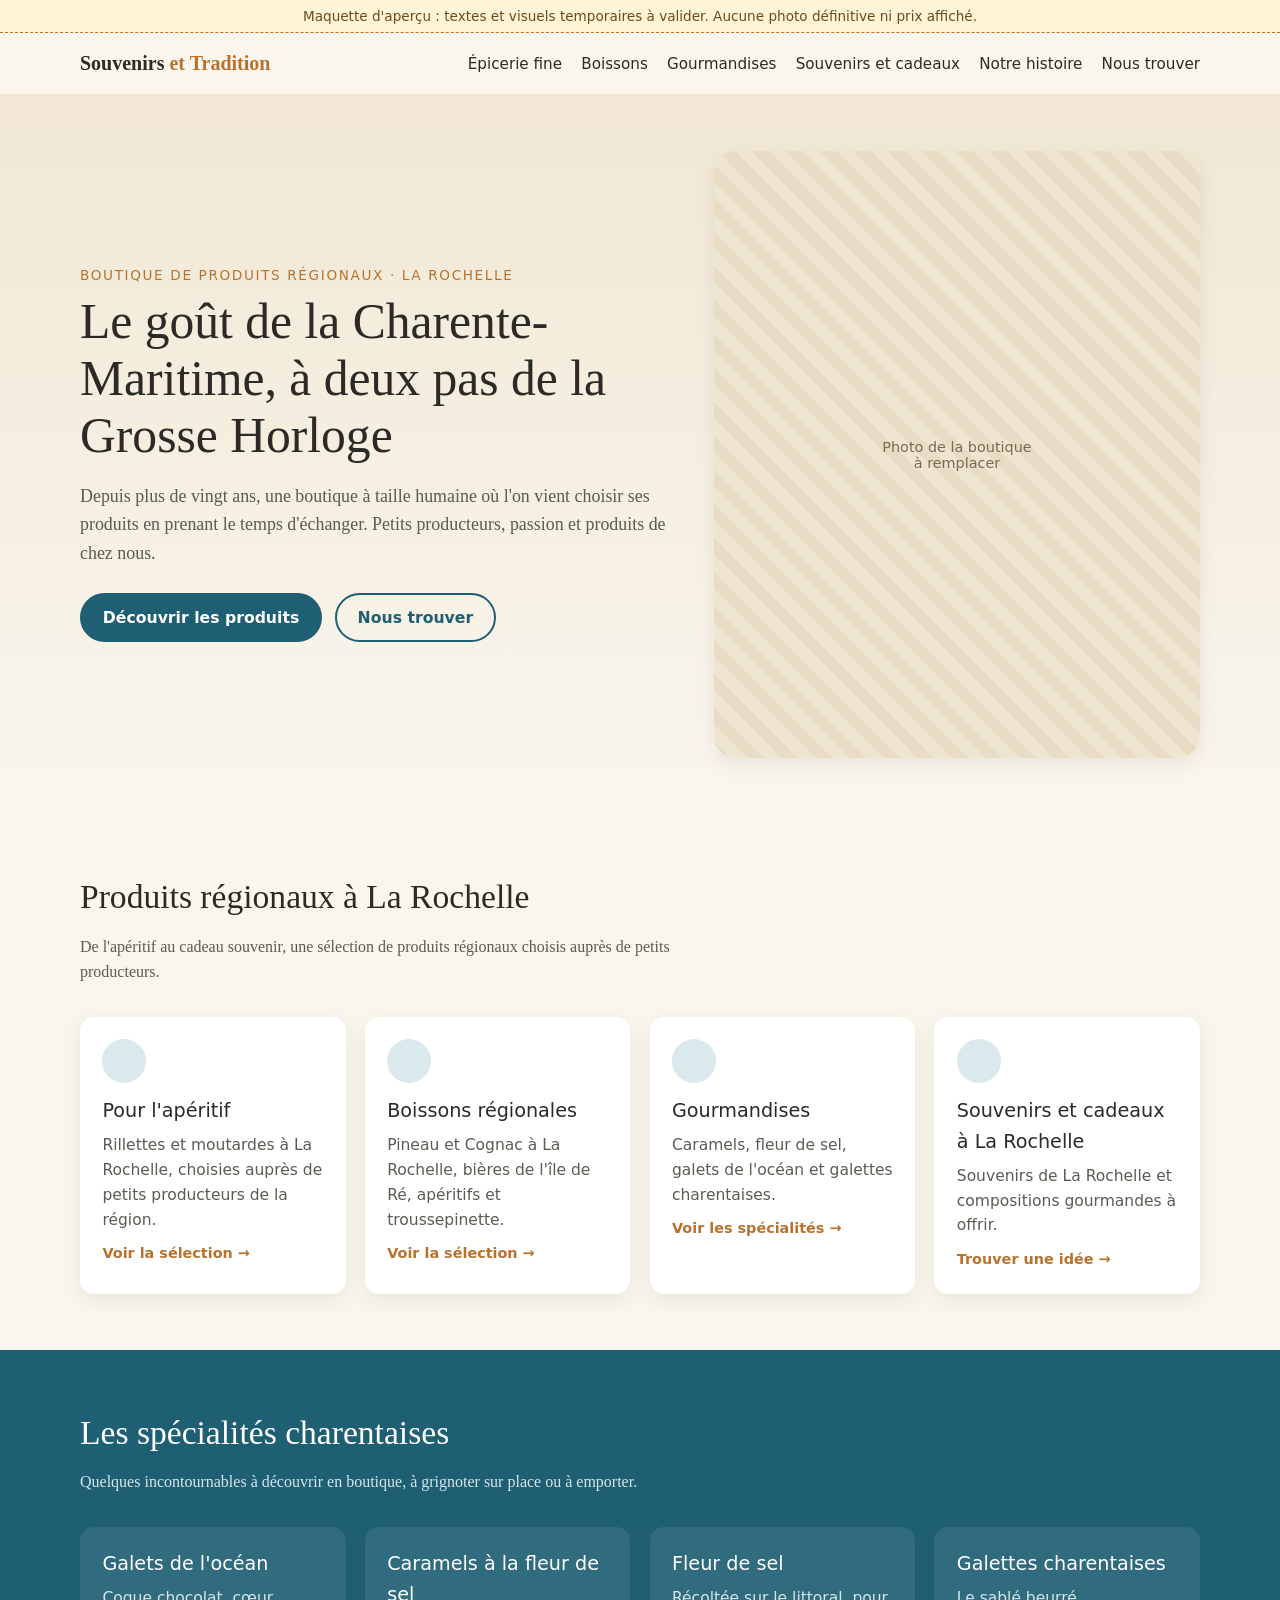
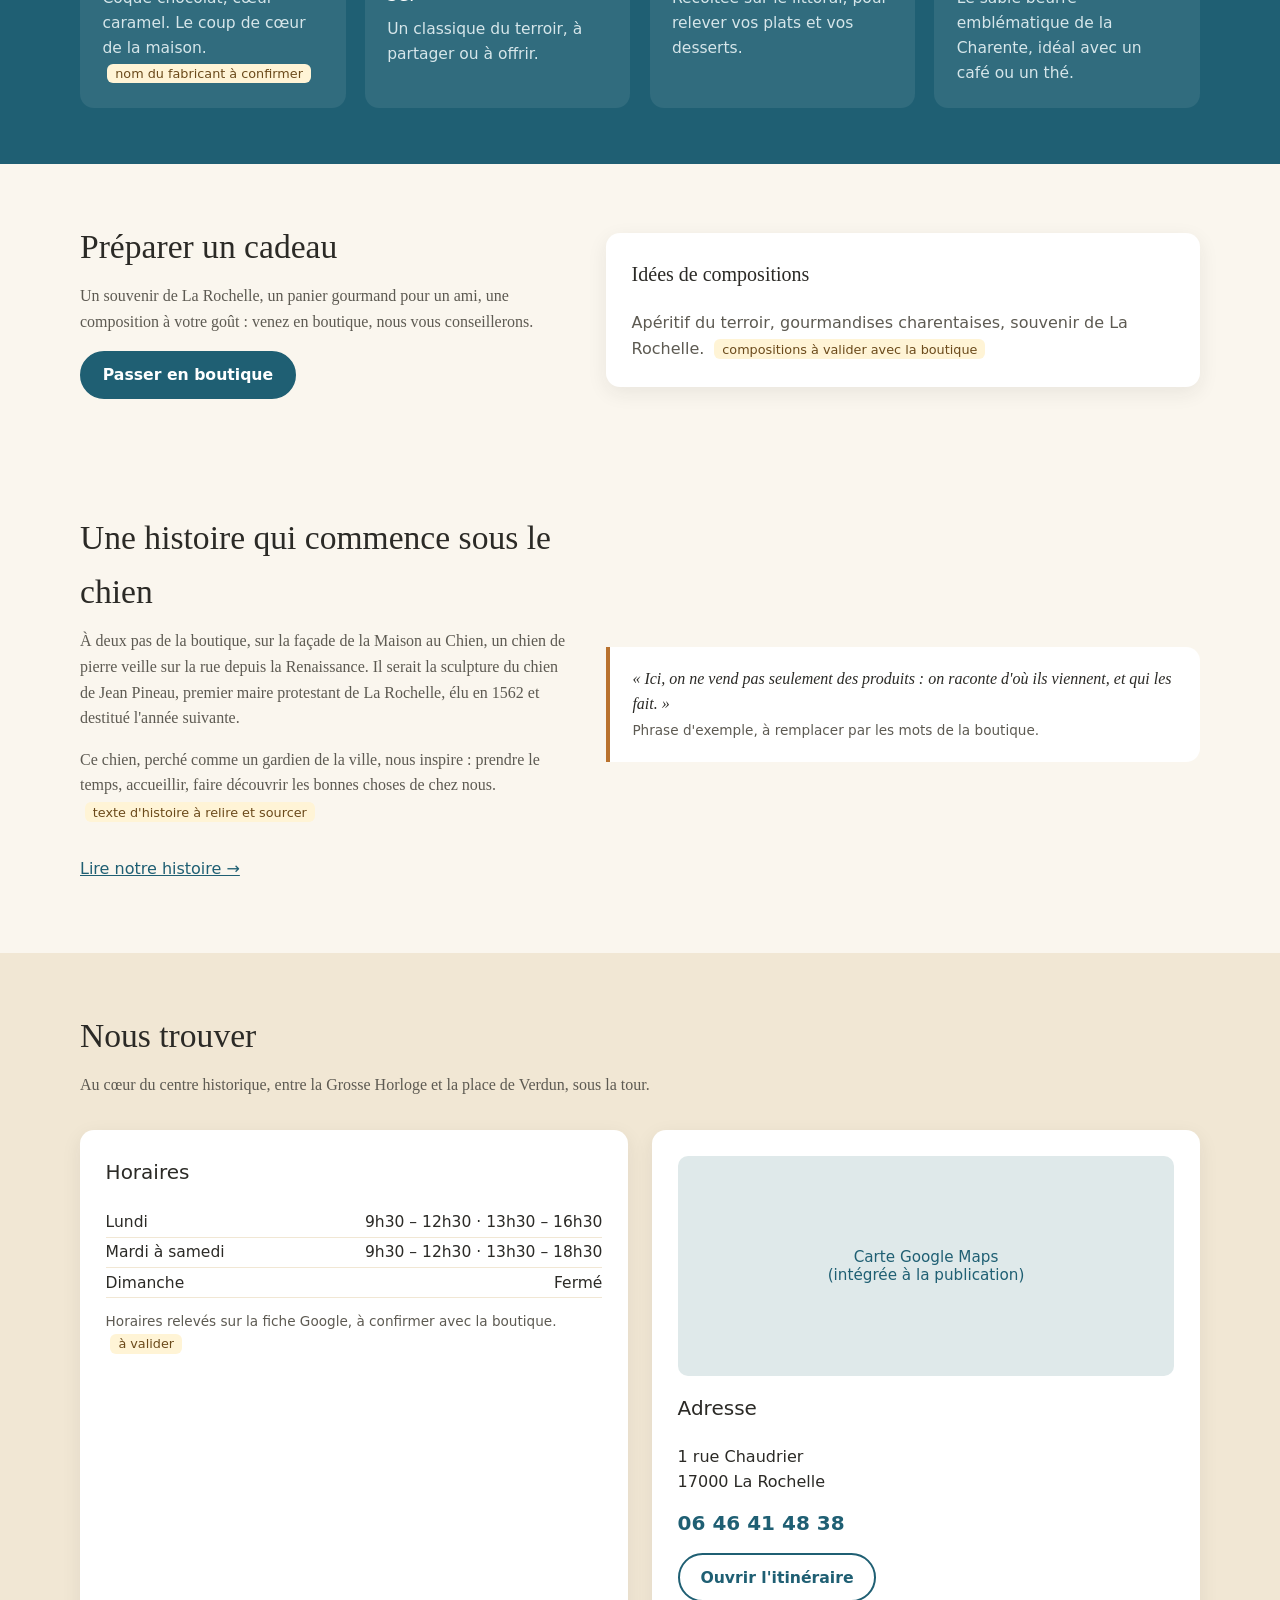
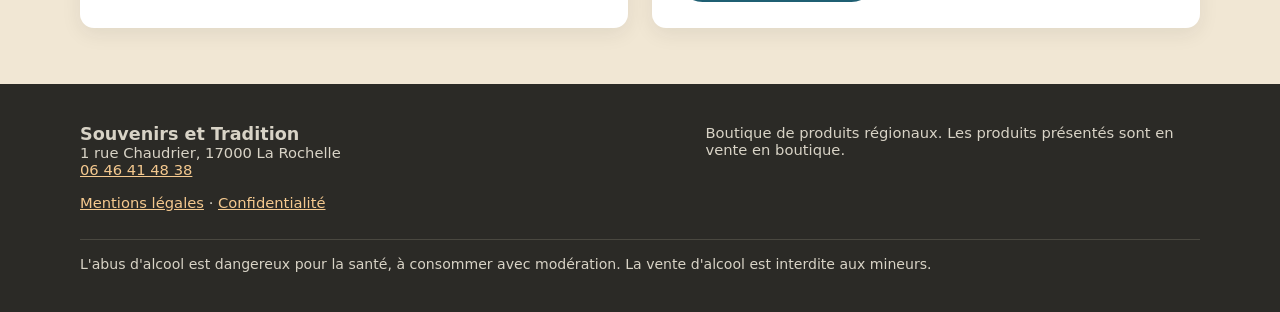
==== index.html @ 46fe7ea6 "Add files via upload Premiere version du site" ====
<!DOCTYPE html>
<html lang="fr">
<head>
<meta charset="UTF-8">
<meta name="viewport" content="width=device-width, initial-scale=1">
<title>Souvenirs et Tradition | Produits régionaux à La Rochelle</title>
<meta name="description" content="Boutique de produits régionaux au 1 rue Chaudrier à La Rochelle : caramels fleur de sel, galettes charentaises, Pineau, Cognac et bières de l'île de Ré. Petits producteurs locaux.">
<style>
  :root {
    --creme: #faf6ee;
    --sable: #f1e7d4;
    --encre: #2b2a26;
    --ocean: #1f5f73;
    --ocean-clair: #d9e9ec;
    --caramel: #b9722e;
    --texte-doux: #5d5a52;
    --blanc: #ffffff;
    --rayon: 14px;
    --ombre: 0 6px 20px rgba(43, 42, 38, 0.08);
  }
  * { box-sizing: border-box; }
  html { scroll-behavior: smooth; }
  body {
    margin: 0;
    font-family: Georgia, "Times New Roman", serif;
    color: var(--encre);
    background: var(--creme);
    line-height: 1.6;
  }
  img, svg { max-width: 100%; display: block; }
  a { color: var(--ocean); }
  a:focus-visible, button:focus-visible { outline: 3px solid var(--caramel); outline-offset: 3px; }
  .conteneur { width: min(1120px, 92%); margin: 0 auto; }
  .sans { font-family: system-ui, -apple-system, "Segoe UI", Roboto, Arial, sans-serif; }

  /* Bandeau de maquette */
  .bandeau-maquette {
    background: #fff4d6;
    border-bottom: 1px dashed var(--caramel);
    padding: 0.5rem 0;
    font: 0.85rem system-ui, sans-serif;
    text-align: center;
    color: #6b4a1b;
  }

  /* En-tête */
  header.site {
    position: sticky; top: 0; z-index: 10;
    background: rgba(250, 246, 238, 0.95);
    backdrop-filter: blur(6px);
    border-bottom: 1px solid var(--sable);
  }
  .entete { display: flex; align-items: center; justify-content: space-between; gap: 1rem; padding: 0.9rem 0; flex-wrap: wrap; }
  .logo { font-size: 1.25rem; font-weight: bold; text-decoration: none; color: var(--encre); }
  .logo span { color: var(--caramel); }
  nav ul { list-style: none; display: flex; gap: 1.2rem; margin: 0; padding: 0; flex-wrap: wrap; font: 0.95rem system-ui, sans-serif; }
  nav a { text-decoration: none; color: var(--encre); padding: 0.3rem 0; border-bottom: 2px solid transparent; }
  nav a:hover { border-bottom-color: var(--caramel); }

  /* Accueil */
  .accueil {
    background: linear-gradient(0deg, var(--creme), var(--sable));
    padding: 4.5rem 0 3.5rem;
  }
  .accueil-grille { display: grid; grid-template-columns: 1.1fr 0.9fr; gap: 2.5rem; align-items: center; }
  .kicker { font: 0.85rem system-ui, sans-serif; letter-spacing: 0.12em; text-transform: uppercase; color: var(--caramel); margin: 0 0 0.6rem; }
  h1 { font-size: clamp(2rem, 4.5vw, 3.1rem); line-height: 1.15; margin: 0 0 1rem; font-weight: normal; }
  .accueil p.intro { font-size: 1.12rem; color: var(--texte-doux); max-width: 34em; }
  .boutons { display: flex; gap: 0.8rem; flex-wrap: wrap; margin-top: 1.6rem; }
  .btn {
    display: inline-block; padding: 0.8rem 1.3rem; border-radius: 999px;
    font: 600 0.98rem system-ui, sans-serif; text-decoration: none; border: 2px solid var(--ocean);
  }
  .btn-plein { background: var(--ocean); color: var(--blanc); }
  .btn-contour { background: transparent; color: var(--ocean); }
  .visuel-placeholder {
    aspect-ratio: 4 / 5; border-radius: 22px;
    background: repeating-linear-gradient(45deg, #e8dcc4, #e8dcc4 12px, #efe6d2 12px, #efe6d2 24px);
    display: flex; align-items: center; justify-content: center; text-align: center;
    padding: 1.5rem; color: #7a6a4f; font: 0.9rem system-ui, sans-serif; box-shadow: var(--ombre);
  }

  /* Sections */
  section { padding: 3.5rem 0; }
  section h2 { font-size: clamp(1.6rem, 3vw, 2.1rem); font-weight: normal; margin: 0 0 0.6rem; }
  .chapeau { color: var(--texte-doux); max-width: 40em; margin: 0 0 2rem; }
  .cartes { display: grid; grid-template-columns: repeat(auto-fit, minmax(230px, 1fr)); gap: 1.2rem; }
  .carte {
    background: var(--blanc); border-radius: var(--rayon); padding: 1.4rem;
    box-shadow: var(--ombre); text-decoration: none; color: inherit; display: block;
  }
  .carte h3 { margin: 0 0 0.4rem; font-size: 1.2rem; font-weight: normal; }
  .carte p { margin: 0; color: var(--texte-doux); font-size: 0.97rem; }
  .carte .fleche { display: inline-block; margin-top: 0.8rem; font: 600 0.9rem system-ui, sans-serif; color: var(--caramel); }
  .pastille { width: 44px; height: 44px; border-radius: 50%; background: var(--ocean-clair); margin-bottom: 0.8rem; }

  .fond-ocean { background: var(--ocean); color: var(--blanc); }
  .fond-ocean .chapeau { color: #d6e6ea; }
  .fond-ocean .carte { background: rgba(255,255,255,0.08); color: var(--blanc); box-shadow: none; }
  .fond-ocean .carte p { color: #d6e6ea; }
  .fond-ocean .carte .fleche { color: #f5c98f; }

  /* Histoire */
  .histoire { display: grid; grid-template-columns: 0.9fr 1.1fr; gap: 2.5rem; align-items: center; }
  .histoire blockquote {
    margin: 0; padding: 1.2rem 1.4rem; border-left: 4px solid var(--caramel);
    background: var(--blanc); border-radius: 0 var(--rayon) var(--rayon) 0; font-style: italic;
  }
  .note-temp {
    display: inline-block; font: 0.8rem system-ui, sans-serif; background: #fff4d6; color: #6b4a1b;
    padding: 0.15rem 0.5rem; border-radius: 6px; margin-left: 0.3rem; vertical-align: middle;
  }

  /* Infos pratiques */
  .pratique { display: grid; grid-template-columns: 1fr 1fr; gap: 1.5rem; }
  .bloc { background: var(--blanc); border-radius: var(--rayon); padding: 1.6rem; box-shadow: var(--ombre); }
  .bloc h3 { margin-top: 0; font-weight: normal; font-size: 1.25rem; }
  .bloc table { border-collapse: collapse; width: 100%; font: 0.97rem system-ui, sans-serif; }
  .bloc td { padding: 0.35rem 0; border-bottom: 1px solid var(--sable); }
  .bloc td:last-child { text-align: right; white-space: nowrap; }
  .carte-placeholder {
    min-height: 220px; border-radius: 10px; background: #dfe9ea; display: flex; align-items: center;
    justify-content: center; text-align: center; color: var(--ocean); font: 0.95rem system-ui, sans-serif; padding: 1rem;
    margin-bottom: 1rem;
  }
  .appel { font: 1.25rem system-ui, sans-serif; text-decoration: none; font-weight: 600; }

  /* Pied de page */
  footer { background: var(--encre); color: #d8d3c6; padding: 2.5rem 0; font: 0.92rem system-ui, sans-serif; }
  footer a { color: #f5c98f; }
  .pied { display: grid; grid-template-columns: 1.2fr 1fr; gap: 2rem; }
  .prevention { border-top: 1px solid #4a4840; margin-top: 1.8rem; padding-top: 1rem; font-size: 0.88rem; }

  /* Responsive */
  @media (max-width: 860px) {
    .accueil-grille, .histoire, .pratique, .pied { grid-template-columns: 1fr; }
    .visuel-placeholder { aspect-ratio: 16 / 10; }
  }
  @media (prefers-reduced-motion: reduce) { html { scroll-behavior: auto; } }
</style>
<script type="application/ld+json">
{
  "@context": "https://schema.org",
  "@type": "GroceryStore",
  "name": "Souvenirs et Tradition",
  "description": "Boutique de produits régionaux à La Rochelle : rillettes, moutardes, Pineau, Cognac, bières de l'île de Ré, caramels et galettes charentaises. Petits producteurs locaux.",
  "address": {
    "@type": "PostalAddress",
    "streetAddress": "1 rue Chaudrier",
    "postalCode": "17000",
    "addressLocality": "La Rochelle",
    "addressCountry": "FR"
  },
  "geo": {
    "@type": "GeoCoordinates",
    "latitude": 46.1602895,
    "longitude": -1.1535353
  },
  "telephone": "+33646414838",
  "openingHoursSpecification": [
    {
      "@type": "OpeningHoursSpecification",
      "dayOfWeek": "Monday",
      "opens": "09:30",
      "closes": "16:30"
    },
    {
      "@type": "OpeningHoursSpecification",
      "dayOfWeek": ["Tuesday", "Wednesday", "Thursday", "Friday", "Saturday"],
      "opens": "09:30",
      "closes": "18:30"
    }
  ],
  "priceRange": "€€"
}
</script>
</head>
<body>

<div class="bandeau-maquette sans">Maquette d'aperçu : textes et visuels temporaires à valider. Aucune photo définitive ni prix affiché.</div>

<header class="site">
  <div class="conteneur entete">
    <a class="logo" href="#accueil">Souvenirs <span>et Tradition</span></a>
    <nav aria-label="Navigation principale">
      <ul>
        <li><a href="epicerie-fine.html">Épicerie fine</a></li><li><a href="boissons-regionales.html">Boissons</a></li><li><a href="gourmandises.html">Gourmandises</a></li>
        <li><a href="souvenirs-cadeaux.html">Souvenirs et cadeaux</a></li>
        <li><a href="notre-histoire.html">Notre histoire</a></li>
        <li><a href="nous-trouver.html">Nous trouver</a></li>
      </ul>
    </nav>
  </div>
</header>

<main>

  <!-- Accueil -->
  <section class="accueil" id="accueil" style="padding-top:3.5rem">
    <div class="conteneur accueil-grille">
      <div>
        <p class="kicker sans">Boutique de produits régionaux · La Rochelle</p>
        <h1>Le goût de la Charente-Maritime, à deux pas de la Grosse Horloge</h1>
        <p class="intro">Depuis plus de vingt ans, une boutique à taille humaine où l'on vient choisir ses produits en prenant le temps d'échanger. Petits producteurs, passion et produits de chez nous.</p>
        <div class="boutons sans">
          <a class="btn btn-plein" href="epicerie-fine.html">Découvrir les produits</a>
          <a class="btn btn-contour" href="nous-trouver.html">Nous trouver</a>
        </div>
      </div>
      <div class="visuel-placeholder" role="img" aria-label="Emplacement pour une photo de la boutique">
        Photo de la boutique<br>à remplacer
      </div>
    </div>
  </section>

  <!-- Catégories -->
  <section id="produits">
    <div class="conteneur">
      <h2>Produits régionaux à La Rochelle</h2>
      <p class="chapeau">De l'apéritif au cadeau souvenir, une sélection de produits régionaux choisis auprès de petits producteurs.</p>
      <div class="cartes sans">
        <a class="carte" href="epicerie-fine.html">
          <div class="pastille"></div>
          <h3>Pour l'apéritif</h3>
          <p>Rillettes et moutardes à La Rochelle, choisies auprès de petits producteurs de la région.</p>
          <span class="fleche">Voir la sélection →</span>
        </a>
        <a class="carte" href="epicerie-fine.html">
          <div class="pastille"></div>
          <h3>Boissons régionales</h3>
          <p>Pineau et Cognac à La Rochelle, bières de l'île de Ré, apéritifs et troussepinette.</p>
          <span class="fleche">Voir la sélection →</span>
        </a>
        <a class="carte" href="gourmandises.html">
          <div class="pastille"></div>
          <h3>Gourmandises</h3>
          <p>Caramels, fleur de sel, galets de l'océan et galettes charentaises.</p>
          <span class="fleche">Voir les spécialités →</span>
        </a>
        <a class="carte" href="souvenirs-cadeaux.html">
          <div class="pastille"></div>
          <h3>Souvenirs et cadeaux à La Rochelle</h3>
          <p>Souvenirs de La Rochelle et compositions gourmandes à offrir.</p>
          <span class="fleche">Trouver une idée →</span>
        </a>
      </div>
    </div>
  </section>

  <!-- Spécialités -->
  <section id="specialites" class="fond-ocean">
    <div class="conteneur">
      <h2>Les spécialités charentaises</h2>
      <p class="chapeau">Quelques incontournables à découvrir en boutique, à grignoter sur place ou à emporter.</p>
      <div class="cartes sans">
        <div class="carte">
          <h3>Galets de l'océan</h3>
          <p>Coque chocolat, cœur caramel. Le coup de cœur de la maison. <span class="note-temp">nom du fabricant à confirmer</span></p>
        </div>
        <div class="carte">
          <h3>Caramels à la fleur de sel</h3>
          <p>Un classique du terroir, à partager ou à offrir.</p>
        </div>
        <div class="carte">
          <h3>Fleur de sel</h3>
          <p>Récoltée sur le littoral, pour relever vos plats et vos desserts.</p>
        </div>
        <div class="carte">
          <h3>Galettes charentaises</h3>
          <p>Le sablé beurré emblématique de la Charente, idéal avec un café ou un thé.</p>
        </div>
      </div>
    </div>
  </section>

  <!-- Paniers -->
  <section id="paniers">
    <div class="conteneur">
      <div class="histoire">
        <div>
          <h2>Préparer un cadeau</h2>
          <p class="chapeau" style="margin-bottom:1rem">Un souvenir de La Rochelle, un panier gourmand pour un ami, une composition à votre goût : venez en boutique, nous vous conseillerons.</p>
          <a class="btn btn-plein sans" href="souvenirs-cadeaux.html">Passer en boutique</a>
        </div>
        <div class="bloc">
          <h3>Idées de compositions</h3>
          <p class="sans" style="margin:0;color:var(--texte-doux)">Apéritif du terroir, gourmandises charentaises, souvenir de La Rochelle. <span class="note-temp">compositions à valider avec la boutique</span></p>
        </div>
      </div>
    </div>
  </section>

  <!-- Histoire -->
  <section id="histoire">
    <div class="conteneur histoire">
      <div>
        <h2>Une histoire qui commence sous le chien</h2>
        <p class="chapeau" style="margin-bottom:1rem">À deux pas de la boutique, sur la façade de la Maison au Chien, un chien de pierre veille sur la rue depuis la Renaissance. Il serait la sculpture du chien de Jean Pineau, premier maire protestant de La Rochelle, élu en 1562 et destitué l'année suivante.</p>
        <p class="chapeau">Ce chien, perché comme un gardien de la ville, nous inspire : prendre le temps, accueillir, faire découvrir les bonnes choses de chez nous. <span class="note-temp">texte d'histoire à relire et sourcer</span></p>
        <p class="sans" style="margin-top:1.4rem"><a href="notre-histoire.html">Lire notre histoire →</a></p>
      </div>
      <blockquote>
        « Ici, on ne vend pas seulement des produits : on raconte d'où ils viennent, et qui les fait. »
        <br><span class="sans" style="font-size:0.85rem;font-style:normal;color:var(--texte-doux)">Phrase d'exemple, à remplacer par les mots de la boutique.</span>
      </blockquote>
    </div>
  </section>

  <!-- Pratique -->
  <section id="pratique" style="background:var(--sable)">
    <div class="conteneur">
      <h2>Nous trouver</h2>
      <p class="chapeau">Au cœur du centre historique, entre la Grosse Horloge et la place de Verdun, sous la tour.</p>
      <div class="pratique sans">
        <div class="bloc">
          <h3>Horaires</h3>
          <table>
            <tr><td>Lundi</td><td>9h30 – 12h30 · 13h30 – 16h30</td></tr>
            <tr><td>Mardi à samedi</td><td>9h30 – 12h30 · 13h30 – 18h30</td></tr>
            <tr><td>Dimanche</td><td>Fermé</td></tr>
          </table>
          <p style="font-size:0.85rem;color:var(--texte-doux);margin:0.8rem 0 0">Horaires relevés sur la fiche Google, à confirmer avec la boutique. <span class="note-temp">à valider</span></p>
        </div>
        <div class="bloc">
          <div class="carte-placeholder">Carte Google Maps<br>(intégrée à la publication)</div>
          <h3 style="margin-top:0">Adresse</h3>
          <p style="margin:0 0 1rem">1 rue Chaudrier<br>17000 La Rochelle</p>
          <p style="margin:0 0 1rem"><a class="appel" href="tel:+33646414838">06 46 41 48 38</a></p>
          <a class="btn btn-contour" href="https://www.google.com/maps/search/?api=1&amp;query=1+rue+Chaudrier+17000+La+Rochelle" target="_blank" rel="noopener">Ouvrir l'itinéraire</a>
        </div>
      </div>
    </div>
  </section>

</main>

<footer>
  <div class="conteneur pied">
    <div>
      <strong style="font-size:1.1rem">Souvenirs et Tradition</strong><br>
      1 rue Chaudrier, 17000 La Rochelle<br>
      <a href="tel:+33646414838">06 46 41 48 38</a>
      <p style="margin:1rem 0 0"><a href="#">Mentions légales</a> · <a href="#">Confidentialité</a></p>
    </div>
    <div>
      <p style="margin:0">Boutique de produits régionaux. Les produits présentés sont en vente en boutique.</p>
    </div>
  </div>
  <div class="conteneur prevention">
    L'abus d'alcool est dangereux pour la santé, à consommer avec modération. La vente d'alcool est interdite aux mineurs.
  </div>
</footer>

</body>
</html>
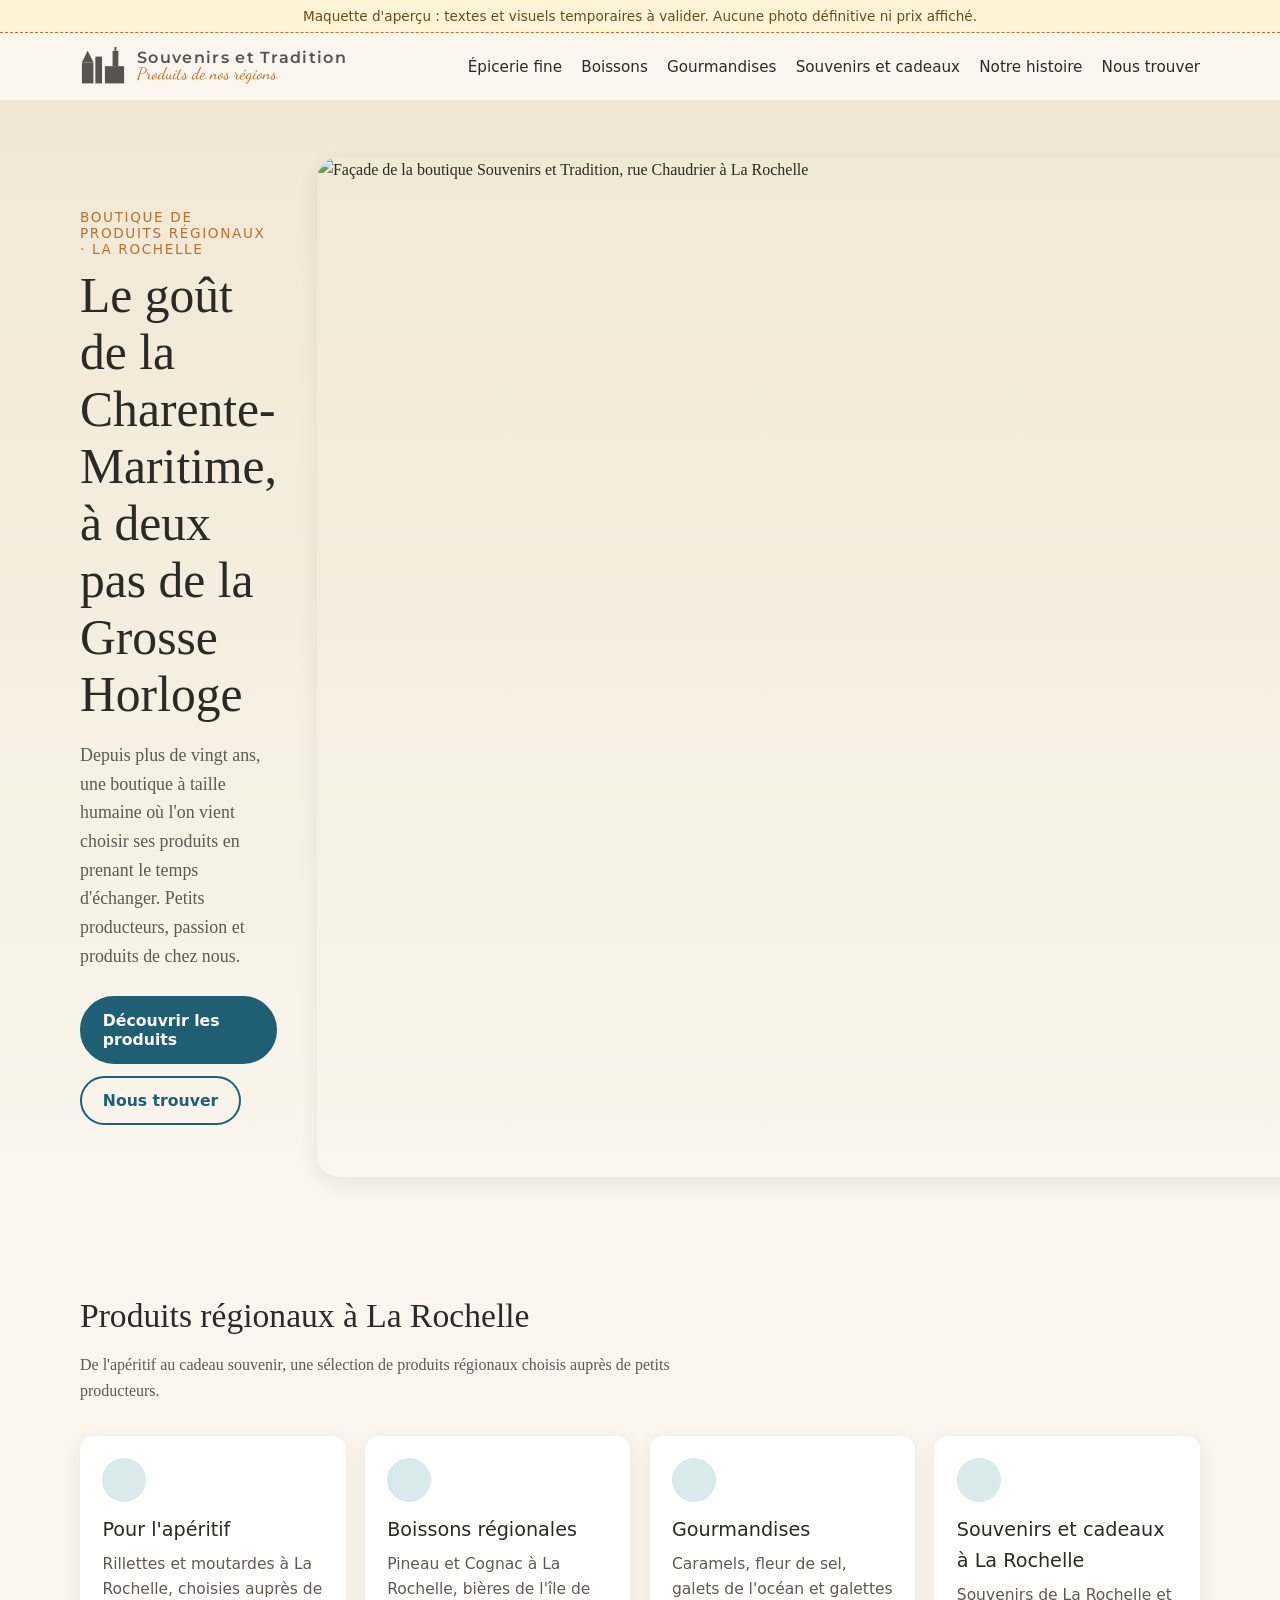
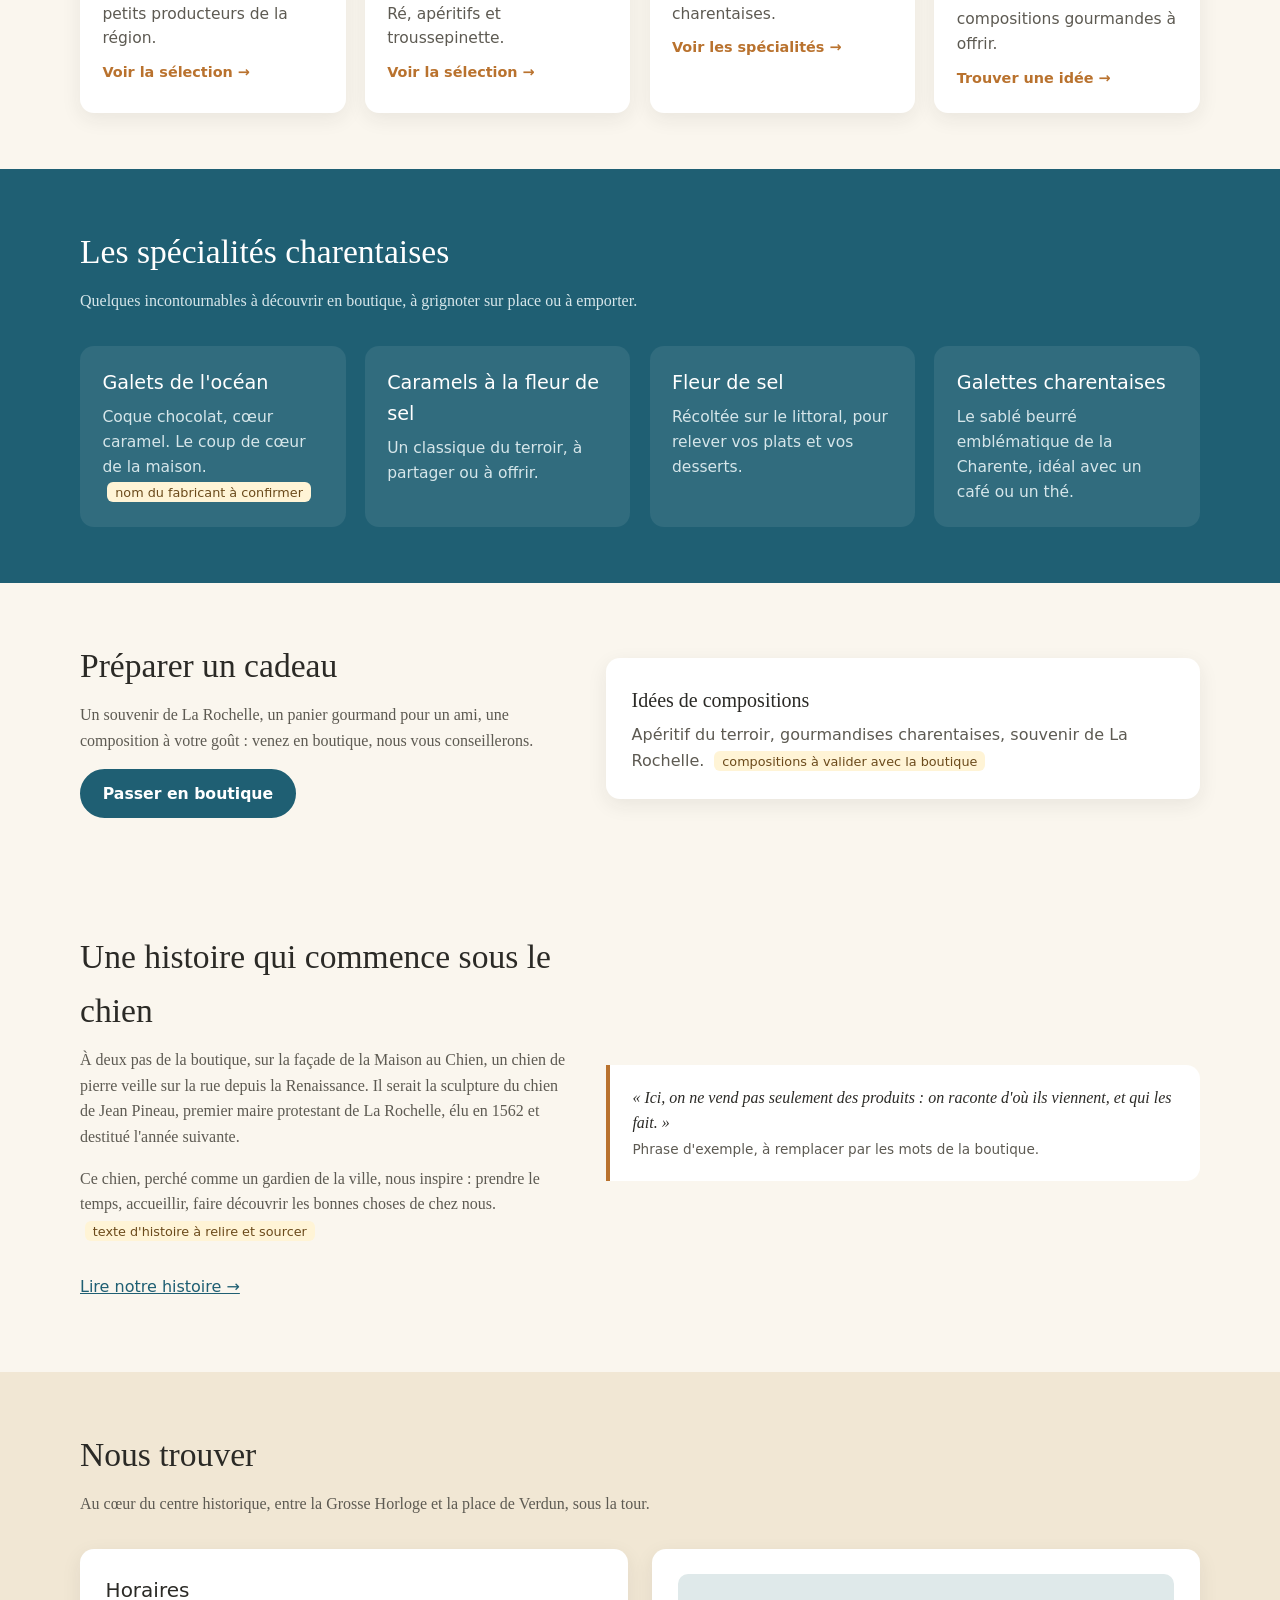
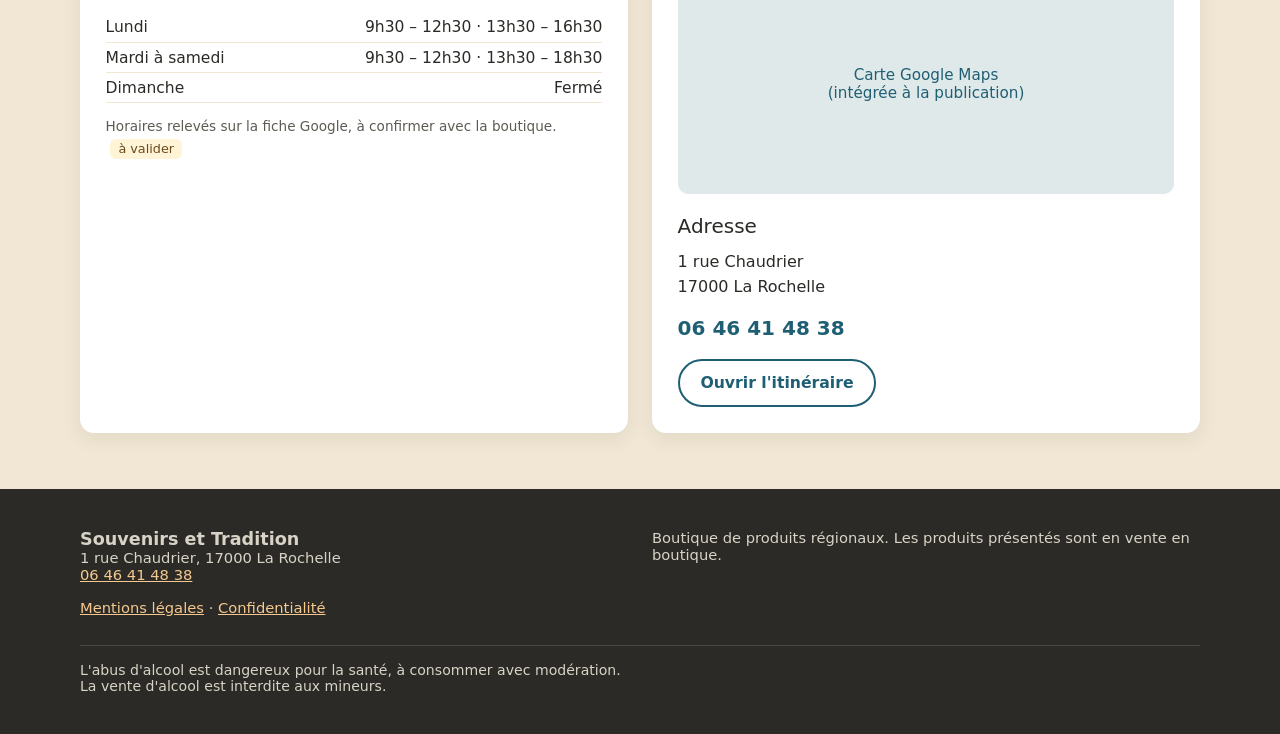
==== commit 31a9157c: "Add files via upload Update style et css" ====
--- a/index.html
+++ b/index.html
@@ -2,9 +2,13 @@
 <html lang="fr">
 <head>
 <meta charset="UTF-8">
+<link rel="preconnect" href="https://fonts.googleapis.com">
+<link rel="preconnect" href="https://fonts.gstatic.com" crossorigin>
+<link href="https://fonts.googleapis.com/css2?family=Montserrat:wght@500;600&family=Dancing+Script:wght@600&display=swap" rel="stylesheet">
 <meta name="viewport" content="width=device-width, initial-scale=1">
 <title>Souvenirs et Tradition | Produits régionaux à La Rochelle</title>
 <meta name="description" content="Boutique de produits régionaux au 1 rue Chaudrier à La Rochelle : caramels fleur de sel, galettes charentaises, Pineau, Cognac et bières de l'île de Ré. Petits producteurs locaux.">
+<link rel="stylesheet" href="style.css">
 <style>
   :root {
     --creme: #faf6ee;
@@ -181,7 +185,7 @@
 
 <header class="site">
   <div class="conteneur entete">
-    <a class="logo" href="#accueil">Souvenirs <span>et Tradition</span></a>
+    <a class="marque" href="#accueil"><svg class="marque-tours" viewBox="0 0 48 40" aria-hidden="true"><g fill="currentColor"><rect x="2" y="16" width="12" height="22"/><polygon points="2,16 8,4 14,16"/><rect x="16" y="10" width="7" height="28"/><rect x="26" y="20" width="20" height="18"/><rect x="34" y="4" width="6" height="16"/><rect x="36" y="0" width="2" height="4"/></g></svg><span class="marque-texte"><span class="marque-nom">Souvenirs et Tradition</span><span class="marque-slogan">Produits de nos régions</span></span></a>
     <nav aria-label="Navigation principale">
       <ul>
         <li><a href="epicerie-fine.html">Épicerie fine</a></li><li><a href="boissons-regionales.html">Boissons</a></li><li><a href="gourmandises.html">Gourmandises</a></li>
@@ -207,9 +211,7 @@
           <a class="btn btn-contour" href="nous-trouver.html">Nous trouver</a>
         </div>
       </div>
-      <div class="visuel-placeholder" role="img" aria-label="Emplacement pour une photo de la boutique">
-        Photo de la boutique<br>à remplacer
-      </div>
+      <img src="images/devanture-boutique.png" alt="Façade de la boutique Souvenirs et Tradition, rue Chaudrier à La Rochelle" width="1360" height="1020" style="border-radius:22px;aspect-ratio:4/3;object-fit:cover;box-shadow:var(--ombre)">
     </div>
   </section>
 
--- a/style.css
+++ b/style.css
@@ -0,0 +1,105 @@
+:root {
+  --creme: #faf6ee;
+  --sable: #f1e7d4;
+  --encre: #2b2a26;
+  --ocean: #1f5f73;
+  --ocean-clair: #d9e9ec;
+  --caramel: #b9722e;
+  --texte-doux: #5d5a52;
+  --blanc: #ffffff;
+  --rayon: 14px;
+  --ombre: 0 6px 20px rgba(43, 42, 38, 0.08);
+}
+* { box-sizing: border-box; }
+body {
+  margin: 0;
+  font-family: Georgia, "Times New Roman", serif;
+  color: var(--encre);
+  background: var(--creme);
+  line-height: 1.65;
+}
+img { max-width: 100%; display: block; }
+a { color: var(--ocean); }
+a:focus-visible { outline: 3px solid var(--caramel); outline-offset: 3px; }
+.sans { font-family: system-ui, -apple-system, "Segoe UI", Roboto, Arial, sans-serif; }
+.conteneur { width: min(1080px, 92%); margin: 0 auto; }
+
+.bandeau-maquette {
+  background: #fff4d6; border-bottom: 1px dashed var(--caramel);
+  padding: 0.45rem 0; text-align: center; font-size: 0.85rem; color: #6b4a1b;
+}
+
+header.site {
+  position: sticky; top: 0; z-index: 10;
+  background: rgba(250, 246, 238, 0.96);
+  border-bottom: 1px solid var(--sable);
+}
+.entete { display: flex; align-items: center; justify-content: space-between; gap: 1rem; padding: 0.8rem 0; flex-wrap: wrap; }
+.logo { font-size: 1.2rem; font-weight: bold; text-decoration: none; color: var(--encre); }
+.logo span { color: var(--caramel); }
+nav ul { list-style: none; display: flex; gap: 1rem; margin: 0; padding: 0; flex-wrap: wrap; font: 0.93rem system-ui, sans-serif; }
+nav a { text-decoration: none; color: var(--encre); padding: 0.25rem 0; border-bottom: 2px solid transparent; }
+nav a:hover, nav a[aria-current="page"] { border-bottom-color: var(--caramel); }
+
+.hero { padding: 3.5rem 0 2.5rem; background: linear-gradient(0deg, var(--creme), var(--sable)); }
+.kicker { font: 0.85rem system-ui, sans-serif; letter-spacing: 0.12em; text-transform: uppercase; color: var(--caramel); margin: 0 0 0.5rem; }
+h1 { font-size: clamp(1.9rem, 4vw, 2.8rem); line-height: 1.2; margin: 0 0 1rem; font-weight: normal; }
+h2 { font-size: clamp(1.45rem, 3vw, 1.9rem); font-weight: normal; margin: 0 0 0.6rem; }
+h3 { font-size: 1.2rem; font-weight: normal; margin: 0 0 0.4rem; }
+.intro { font-size: 1.1rem; color: var(--texte-doux); max-width: 40em; }
+
+section.bloc-page { padding: 2.5rem 0; }
+.grille-produits { display: grid; grid-template-columns: repeat(auto-fit, minmax(260px, 1fr)); gap: 1.3rem; }
+.produit {
+  background: var(--blanc); border-radius: var(--rayon); padding: 1.5rem; box-shadow: var(--ombre);
+}
+.produit .photo {
+  aspect-ratio: 4 / 3; border-radius: 10px; margin-bottom: 1rem;
+  background: repeating-linear-gradient(45deg, #e8dcc4, #e8dcc4 12px, #efe6d2 12px, #efe6d2 24px);
+  display: flex; align-items: center; justify-content: center;
+  color: #7a6a4f; font: 0.85rem system-ui, sans-serif; text-align: center; padding: 0.5rem;
+}
+.produit p { margin: 0 0 0.7rem; color: var(--texte-doux); font-size: 0.97rem; }
+.produit .producteur { font: 0.88rem system-ui, sans-serif; color: var(--ocean); margin-bottom: 0.6rem; }
+.note-temp {
+  display: inline-block; font: 0.78rem system-ui, sans-serif; background: #fff4d6; color: #6b4a1b;
+  padding: 0.1rem 0.45rem; border-radius: 6px;
+}
+.fond-ocean { background: var(--ocean); color: var(--blanc); }
+.fond-ocean p { color: #d6e6ea; }
+.fond-ocean a { color: #f5c98f; }
+
+.bouton {
+  display: inline-block; padding: 0.75rem 1.2rem; border-radius: 999px;
+  font: 600 0.95rem system-ui, sans-serif; text-decoration: none;
+  background: var(--ocean); color: var(--blanc); border: 2px solid var(--ocean);
+}
+.lien-retour { font: 0.93rem system-ui, sans-serif; }
+
+.deux-colonnes { display: grid; grid-template-columns: 1fr 1fr; gap: 2rem; align-items: start; }
+.bloc { background: var(--blanc); border-radius: var(--rayon); padding: 1.5rem; box-shadow: var(--ombre); }
+.bloc table { border-collapse: collapse; width: 100%; font: 0.97rem system-ui, sans-serif; }
+.bloc td { padding: 0.35rem 0; border-bottom: 1px solid var(--sable); }
+.bloc td:last-child { text-align: right; white-space: nowrap; }
+.carte-placeholder {
+  min-height: 200px; border-radius: 10px; background: #dfe9ea; color: var(--ocean);
+  display: flex; align-items: center; justify-content: center; text-align: center;
+  font: 0.95rem system-ui, sans-serif; margin-bottom: 1rem; padding: 1rem;
+}
+
+.prevention-alcool { font: 0.9rem system-ui, sans-serif; background: #fbeee0; border-left: 4px solid var(--caramel); padding: 0.8rem 1rem; border-radius: 6px; margin-top: 2rem; }
+
+footer { background: var(--encre); color: #d8d3c6; padding: 2rem 0; font: 0.92rem system-ui, sans-serif; }
+footer a { color: #f5c98f; }
+footer .conteneur { display: grid; grid-template-columns: 1fr 1fr; gap: 1.5rem; }
+
+@media (max-width: 760px) {
+  .deux-colonnes, footer .conteneur { grid-template-columns: 1fr; }
+}
+
+/* Logo : marque reprise de la devanture */
+.marque { display: flex; align-items: center; gap: 0.7rem; text-decoration: none; color: #57534e; }
+.marque-tours { width: 46px; height: auto; color: #57534e; flex-shrink: 0; }
+.marque-texte { display: flex; flex-direction: column; line-height: 1.05; }
+.marque-nom { font-family: "Montserrat", system-ui, sans-serif; font-weight: 600; letter-spacing: 0.08em; font-size: 1.02rem; }
+.marque-slogan { font-family: "Dancing Script", cursive; font-size: 1.05rem; color: var(--caramel); }
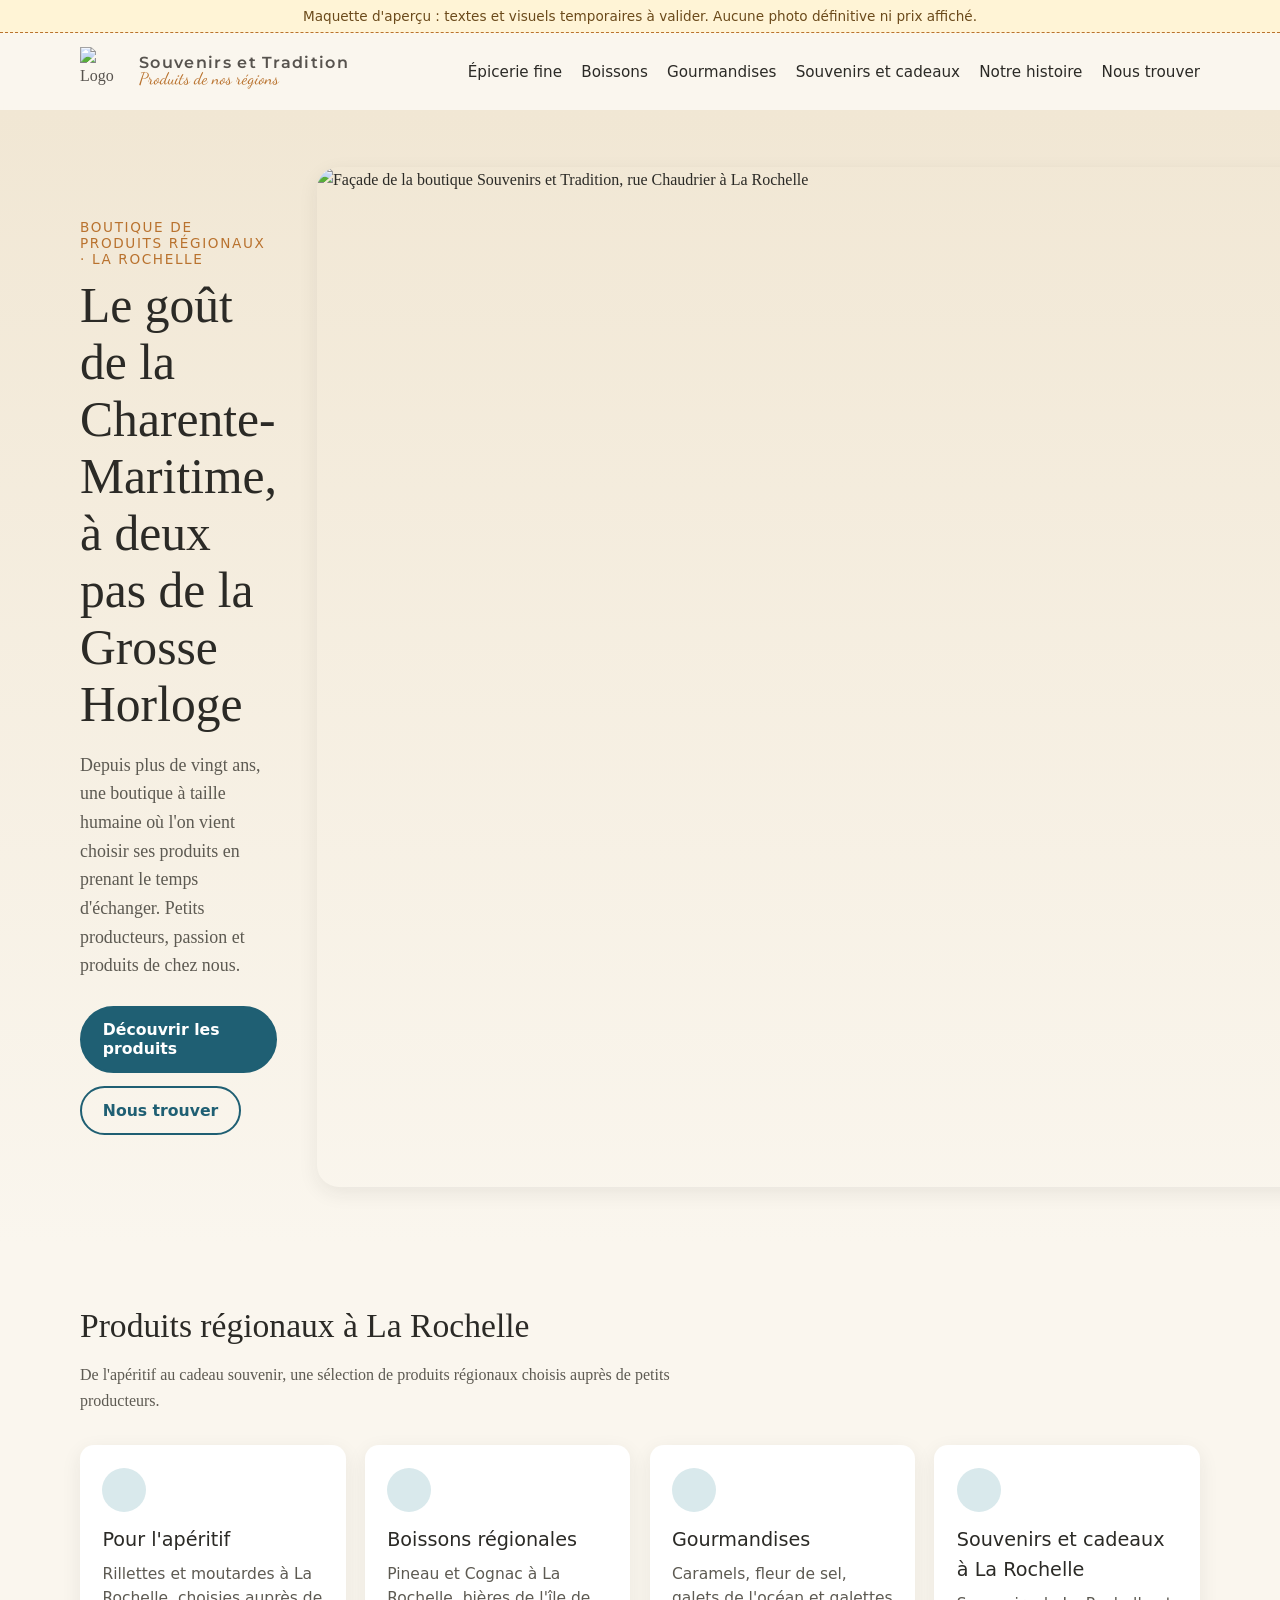
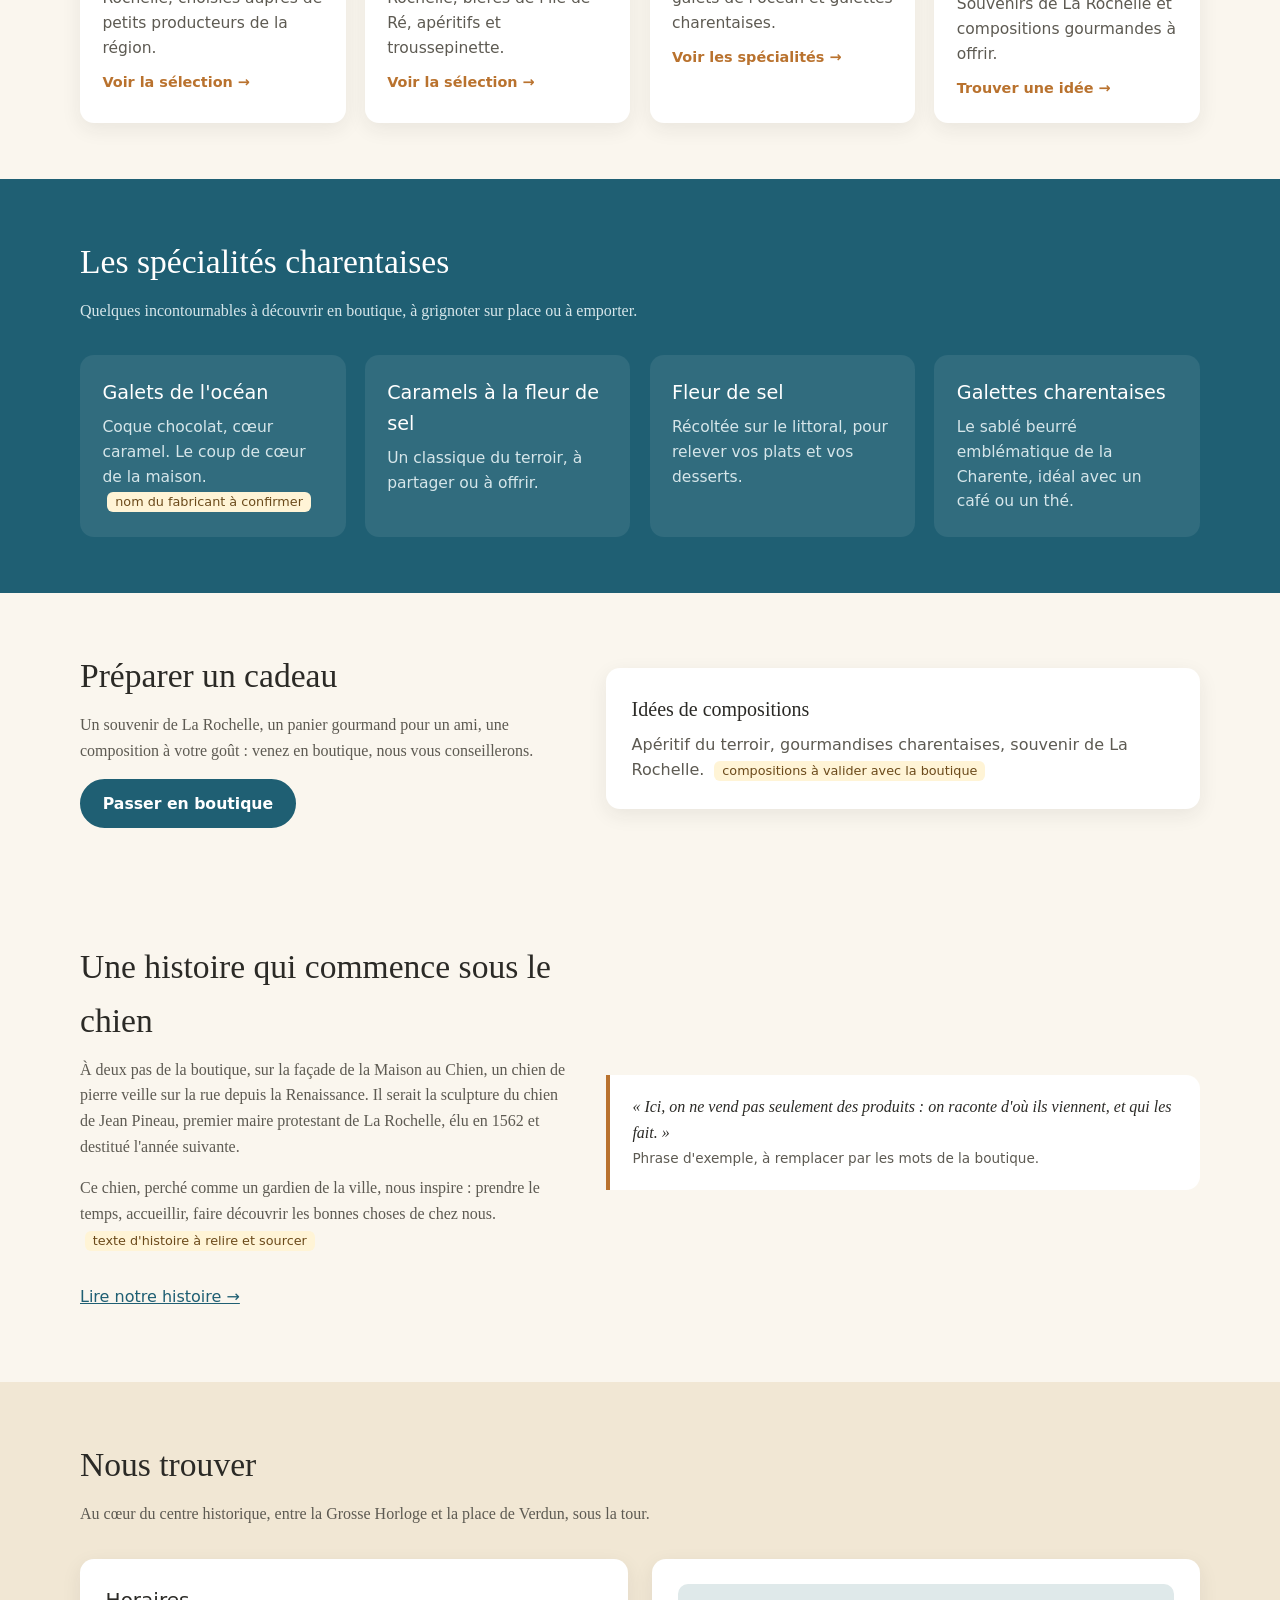
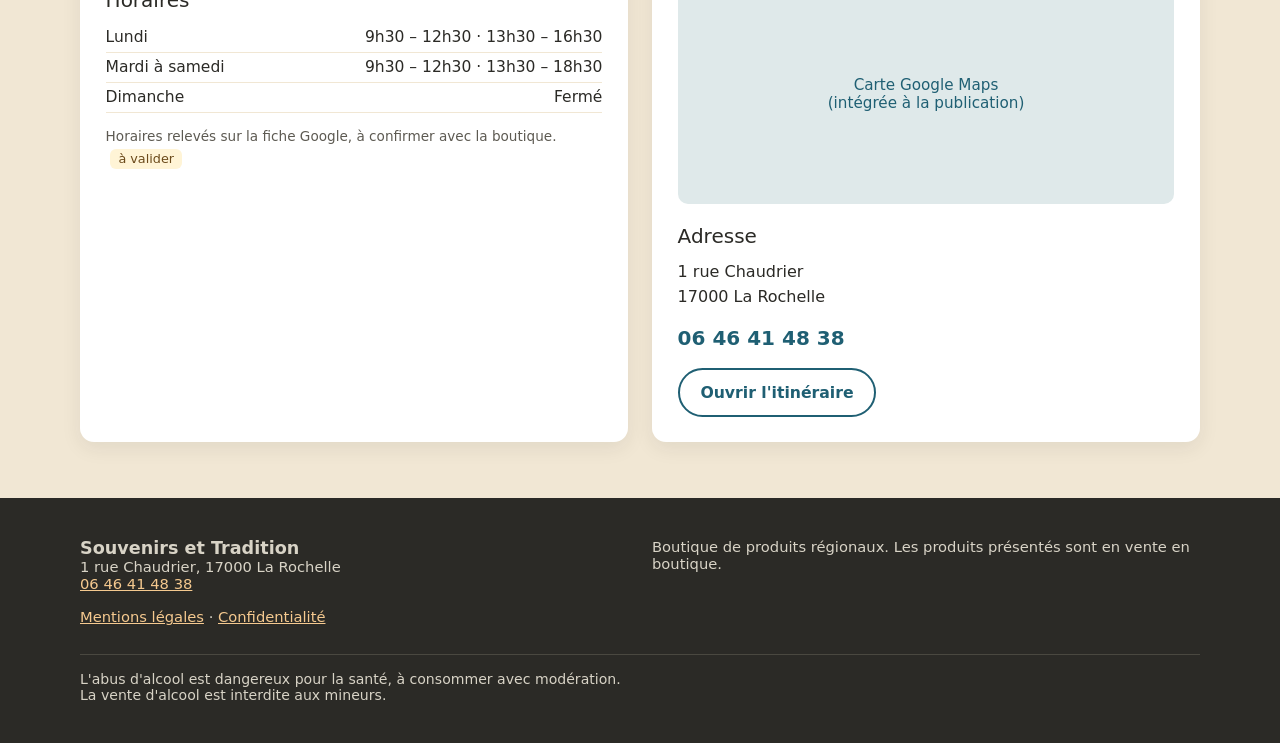
==== commit 44335a1f: "Add files via upload Nouveau logo" ====
--- a/index.html
+++ b/index.html
@@ -185,7 +185,7 @@
 
 <header class="site">
   <div class="conteneur entete">
-    <a class="marque" href="#accueil"><svg class="marque-tours" viewBox="0 0 48 40" aria-hidden="true"><g fill="currentColor"><rect x="2" y="16" width="12" height="22"/><polygon points="2,16 8,4 14,16"/><rect x="16" y="10" width="7" height="28"/><rect x="26" y="20" width="20" height="18"/><rect x="34" y="4" width="6" height="16"/><rect x="36" y="0" width="2" height="4"/></g></svg><span class="marque-texte"><span class="marque-nom">Souvenirs et Tradition</span><span class="marque-slogan">Produits de nos régions</span></span></a>
+    <a class="marque" href="#accueil"><img class="marque-logo" src="images/logo-souvenirs-et-tradition.png" alt="Logo Souvenirs et Tradition" width="48" height="48"><span class="marque-texte"><span class="marque-nom">Souvenirs et Tradition</span><span class="marque-slogan">Produits de nos régions</span></span></a>
     <nav aria-label="Navigation principale">
       <ul>
         <li><a href="epicerie-fine.html">Épicerie fine</a></li><li><a href="boissons-regionales.html">Boissons</a></li><li><a href="gourmandises.html">Gourmandises</a></li>
